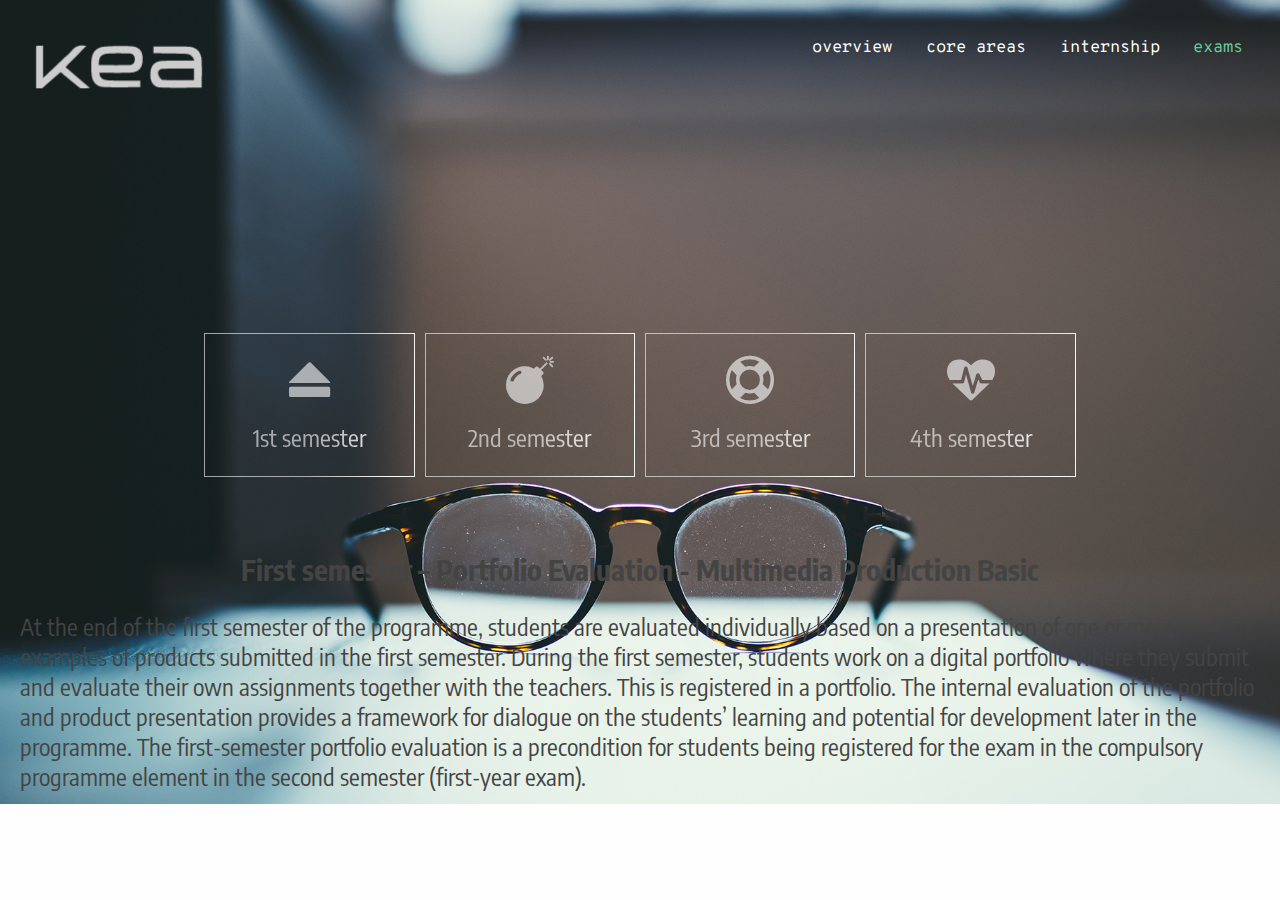
==== 1st.html @ 9b29d48b "content on pages overview and exams (did not manage to fix the boxes going up)" ====
<!DOCTYPE html>
<html lang="">

<head>
    <meta charset="utf-8">
    <meta name="viewport" content="width=device-width, initial-scale=1.0">
    <title>1st semester</title>
    <link rel="stylesheet" href="css/style.css">
    <link href="https://fonts.googleapis.com/css?family=Encode+Sans+Condensed|Overpass+Mono" rel="stylesheet">
    <link rel="stylesheet" href="font-awesome-4.7.0/css/font-awesome.min.css">
</head>

<body>
    <main>


        <div class="wrapper">
            <header class="header">
                <!--                <article class="content">-->
                <label for="m">&#9776;</label>
                <nav id="navbar">
                    <input type="checkbox" id="m">
                    <a href="exams.html" class="active_menulink">exams</a>
                    <a href="internship.html">internship</a>
                    <a href="coreareas.html">core areas</a>
                    <a href="overview.html">overview</a>
                    <a href="index.html" id="logo"><img id="logo" src="img/logo_kea_white.png"></a>
                </nav>
                <!--                </article>-->
            </header>

            <div class="exams-grid">

                <a href="1st.html">
                    <div class="panel effect-shine active_menulink" id="business-panel">
                        <i class="fa fa-eject fa-2x" aria-hidden="true"></i>
                        <p>1st semester</p>
                    </div>
                </a>
                <a href="2nd.html">
                    <div class="panel effect-shine" id="communication-panel">
                        <i class="fa fa-bomb fa-2x" aria-hidden="true"></i>
                        <p>2nd semester</p>
                    </div>
                </a>
                <a href="3rd.html">
                    <div class="panel effect-shine" id="design-panel">
                        <i class="fa fa-life-ring fa-2x" aria-hidden="true"></i>

                        <p>3rd semester</p>
                    </div>
                </a>
                <a href="4th.html">
                    <div class="panel effect-shine" id="coding-panel">
                        <i class="fa fa-heartbeat fa-2x" aria-hidden="true"></i>
                        <p>4th semester</p>
                    </div>
                </a>

            </div>

            <div class="exam">
                <h2>First semester – Portfolio Evaluation - Multimedia Production Basic </h2>
                <p>At the end of the first semester of the programme, students are evaluated individually based on a presentation of one or more examples of products submitted in the first semester. During the first semester, students work on a digital portfolio where they submit and evaluate their own assignments together with the teachers. This is registered in a portfolio. The internal evaluation of the portfolio and product presentation provides a framework for dialogue on the students’ learning and potential for development later in the programme. The first-semester portfolio evaluation is a precondition for students being registered for the exam in the compulsory programme element in the second semester (first-year exam).
                </p>
            </div>
        </div>
    </main>



    <script src=""></script>
</body>

</html>
---- css/style.css ----
/*body {
    max-width: 1285px;
    max-height: inherit;
    margin: 0;
    padding: 0;
}

header{
    display: grid;
    grid-template-columns: 1fr 2fr;
}

section{
    display: grid;
    grid-template-rows: 100px 100px 100px 250px;
}

.exams{
    display:grid;
    grid-template-columns: repeat (6, 1fr);
    grid-template:
        "sem sem1 sem2 sem3 sem4 sem"
    grid-gap: 30px;
    text-align: center;
}

.first, .second, .third, .forth{
    width:270px;
    height:270px;
    background-color: aquamarine;
    margin-left:30px;
    margin-right: auto;
    box-shadow: 0 4px 8px 0 rgba(0, 0, 0, 0.2), 0 6px 20px 0 rgba(0, 0, 0, 0.19);
}

.first{
    display:grid;
    grid-area: sem1;
}

.second{
    display:grid;
    grid-area: sem2;
}

.third{
    display:grid;
    grid-area: sem3;
}

.forth{
    display:grid;
    grid-area: sem4;
}*/


/* TRIAL */

* {
    box-sizing: border-box;
}

:root {
    --header-fontfamily: 'Overpass Mono', monospace;
    --normal-fontfamily: 'Encode Sans Condensed', sans-serif;
    --red-accent: #FF6633;
    --green-accent: #66CC99;
    --blue-accent: #6699CC;
    --yellow-accent: #F7B645;
    --grey-accent: #717785;
}

*,
*:before,
*:after {
    box-sizing: border-box;
}

::-webkit-scrollbar {
    width: 15px;
}

::-webkit-scrollbar-track {
    background-color: black;
}

::-webkit-scrollbar-thumb {
    background-color: var(--red-accent);
}


/* this will style the thumb, ignoring the track */

::-webkit-scrollbar-button {
    background-color: var(--blue-accent);
}

body {
    margin: 0;
    font-family: 'Open Sans', 'sans-serif';
    background-color: #FEFEFE;
    color: #444;
}

nav {
    font-family: var(--header-fontfamily);
    font-size: 1rem;
    text-decoration: none;
    color: white;
}

nav a:link {
    color: black;
}

nav a:visited {
    color: black;
}

nav a:hover {
    color: var(--red-accent);
}

nav a:active {
    color: black;
}

nav a:not(#logo) {
    display: none;
    padding: 1em;
    text-decoration: none;
}

#m:checked~a {
    display: block;
}

#m {
    display: none;
}

#logo {
    float: right;
    width: 60%;
    margin-top: -3vh;
    margin-right: -2vw;
}

label {
    margin-left: -3vw;
    color: white;
}

.overview-grid {
    display: grid;
/*    grid-template-rows: repeat(3, 1fr);*/
    justify-items: center;
    align-items: center;
    vertical-align: middle;
}

.overview-grid {
    margin-left: 0px;
}

.overview-grid a {
color: white;}

.panel{
color: white;    padding-top: 10%;
    border: none;
}

.wrapper .panel a{
/*    text-decoration: none;*/
/*    color: black;*/
}

body{
    background-image: url(../img/mic.jpg);
    background-size: auto;
    background-repeat: no-repeat;
}

#navbar a{
    color: white;
}
.hidden {
    display:none
}


.normal-fontfamily{
    font-family: var(--normal-fontfamily);
    margin-bottom: 80vh;
}

.header-fontfamily{
    font-family: var(--header-fontfamily);
}
@media screen and (min-width: 640px) {
    label,
    input#m {
        display: none;
    }
    nav#navbar a {
        display: block;
        float: right;
        color: white;
    }
    #navbar #logo {
        float: left;
    }
    nav {
        display: block;
        font-size: 0.7em;
    }
    nav a:link {
        color: white;
    }
    #logo {
        width: 40%;
        margin-top: 0%;
    }
    .flex {
        grid-template-columns: repeat(auto-fill, minmax(25%, 1fr));
    }
    body {
        background-repeat: no-repeat;
        background-size: 100%;
        background-position: 0 -50px;
        height: 100vh;
    }
    #mmd-landingpage {
        color: white;
    }
    nav a:link {
        color: white;
    }
    nav a:visited {
        color: white;
    }
    nav a:hover {
        color: var(--red-accent);
    }
    nav a:active {
        color: white;
    }
    nav a:hover {
        animation: pulse 0.2s forwards;
    }
    @keyframes pulse {
        0% {
            font-size: 1em;
        }
        100% {
            font-size: 1.2em;
        }
    }
    .overview-grid .panel:hover, .exams-grid .panel:hover, .coreareas-grid .panel:hover {
        color: var(--green-accent);
        animation: pulse 0.2s forwards;
    }
    .overview-grid {
        grid-template-columns: repeat(3, 1fr);
    }
    .overview-grid .panel{
        width: 10vw;
        height: 100%;
        padding-top: 10%;
        padding-bottom: 10%;
    }

    .panel{
        color: white;
            border: 1px solid white;

    }

    .wrapper .panel a{
        color: white;
    }

    .coreareas-grid .panel, .exams-grid panel{
        width: 15vw;
        height: 100%;
         padding-top: 10%;
    }

    .overview-grid a, div.panel a, .exams-grid a {
        color: white;
        text-decoration: none;
    }
    .wrapper .overview-grid, .wrapper .coreareas-grid, .wrapper .exams-grid {
        margin-left: 14vw;
        margin-right: 14vw;
        margin-top: 17vh;
    }

    .exams-grid{
        grid-template-columns: repeat(4, 1fr);
    }
    a.overview-grid {
        text-decoration: none;
    }
    body {
        overflow: hidden;
    }

    .coreareas-grid{grid-template-columns: repeat(4, 1fr);}

    .overview-grid .effect-shine, .coreareas-grid div.effect-shine, .exams-grid div.effect-shine {
    -webkit-mask-image: linear-gradient(-75deg, rgba(0, 0, 0, .6) 30%, #000 50%, rgba(0, 0, 0, .6) 70%);
    -webkit-mask-size: 200%;
    animation: shine 2s infinite;
}

@-webkit-keyframes shine {
    from {
        -webkit-mask-position: 150%;
    }
    to {
        -webkit-mask-position: -50%;
    }
}
}

h1,
p {
    margin: 0 0 1em 0;
}

h1 {
    font-family: var(--header-fontfamily);
    text-align: center;
    color: var(--green-accent);
}

h2 {
    font-family: var(--normal-fontfamily);
    text-align: center;
    font-size: 1.2em;
    margin-left: 15vw;
    margin-right: 15vw;
}

hr {
    border-top: 1px solid #8c8b8b;
    background-color: black;
}

.wrapper {
    max-width: 1300px;
    margin: 0 20px;
    grid-gap: 10px;
}


/* no grid support? */


/*
.wrapper {
  display: flex;
  flex-wrap: wrap;
    justify-content: center;
}
*/

.wrapper {
    display: grid;
    margin: 0 auto;
    /*    grid-template-columns: repeat(auto-fill, minmax(300px, 1fr));*/
    grid-auto-rows: minmax(150px, auto);
}

.panel {
    /* needed for the flex layout*/
    margin-left: 5px;
    margin-right: 5px;
    /*  flex: 1 1 200px;*/
    text-align: center;
    font-family: var(--normal-fontfamily);
    text-decoration: none;
}

.header,
.footer {
    margin-left: 5px;
    margin-right: 5px;
    flex: 0 1 100%;
    grid-column: 1 / -1;
}

.wrapper>* {
    /*    background-color: #3E3B3B;*/
    border-radius: 5px;
    padding: 20px;
    font-size: 150%;
    margin-bottom: 10px;
}

.sidebar {
    float: left;
    width: 19.1489%;
}

.content {
    float: right;
    width: 79.7872%;
}


/* We need to set the margin used on flex items to 0 as we have gaps in grid.  */

@supports (display: grid) {
    .wrapper>* {
        margin: 0;
    }
}


/******* DIVERSE THINGS********/

a.active_menulink, #navbar a.active_menulink {
    color: var(--green-accent);
}




/**** front page animation ***/

.menu {
    display: inline-flex;
    text-align: center;
    font-size: 2em;
    font-family: var(--header-fontfamily);
}

#mmd-landingpage {
    text-align: center;
}


/******* core areas *********/

.coreareas-grid, .exams-grid {
    display: grid;
    text-align: center;
    align-content: center;
    align-items: center;
}

.coreareas-grid a, .exams-grid a{
    text-decoration: none;
}

.wrapper .coreareas-grid a {
    color: black;
}

.fa-2x{
    padding-bottom: 2vh;
}


/*** SHINE EFFECT ***/
.move-up{
    top: 0px;
    left: 0px;
}

.exam, .overview-items{
    font-family: var(--normal-fontfamily);
}
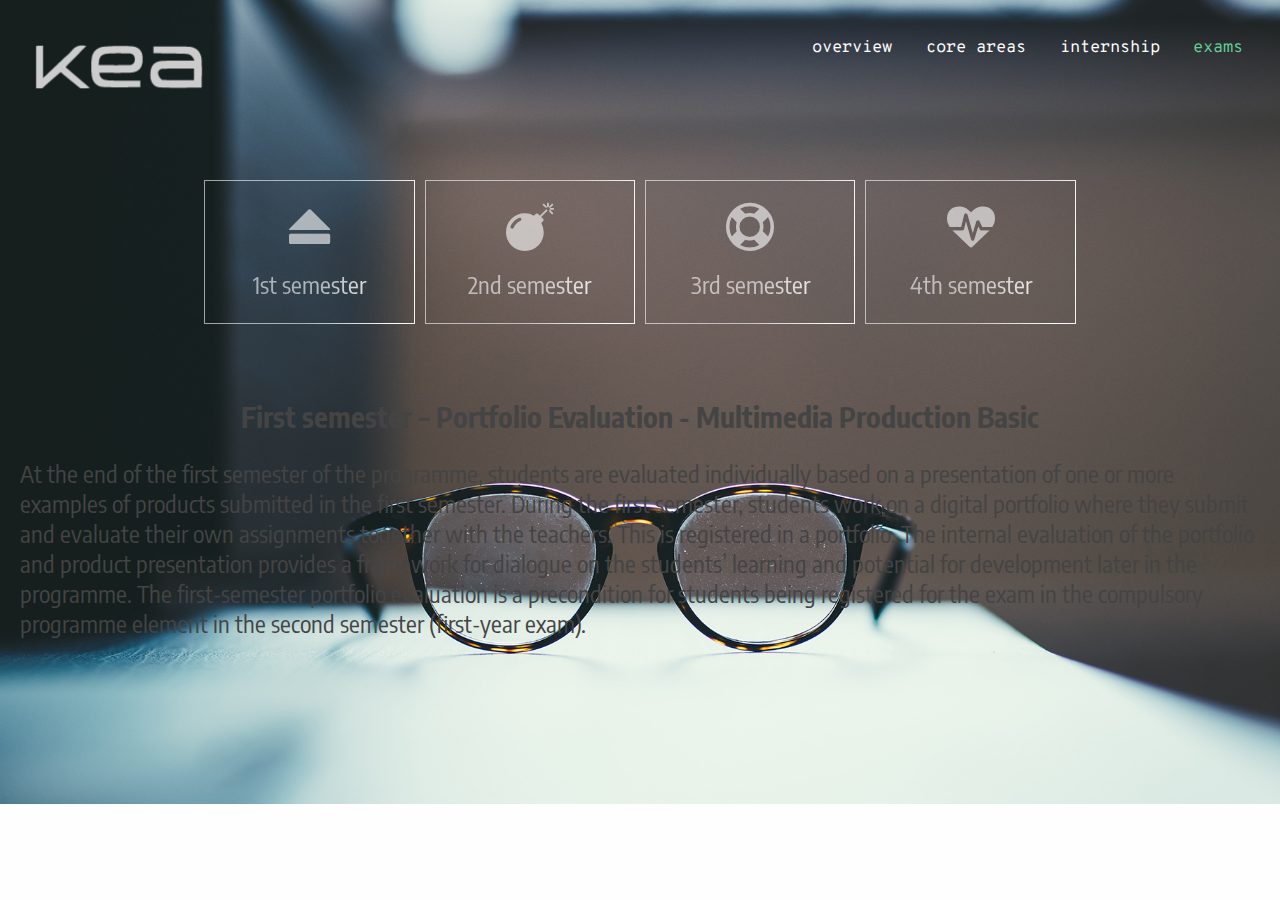
==== commit 53f0be58: "fixed the scroll" ====
--- a/1st.html
+++ b/1st.html
@@ -10,7 +10,7 @@
     <link rel="stylesheet" href="font-awesome-4.7.0/css/font-awesome.min.css">
 </head>
 
-<body>
+<body class="first-semester">
     <main>
 
 
--- a/css/style.css
+++ b/css/style.css
@@ -474,3 +474,12 @@
 .exam, .overview-items{
     font-family: var(--normal-fontfamily);
 }
+
+.first-semester .exams-grid, .second-semester .exams-grid, .third-semester .exams-grid, .fourth-semester .exams-grid{
+    margin-top: 0px;
+}
+
+.exam{
+    overflow: auto;
+    height: 50vh;
+}
